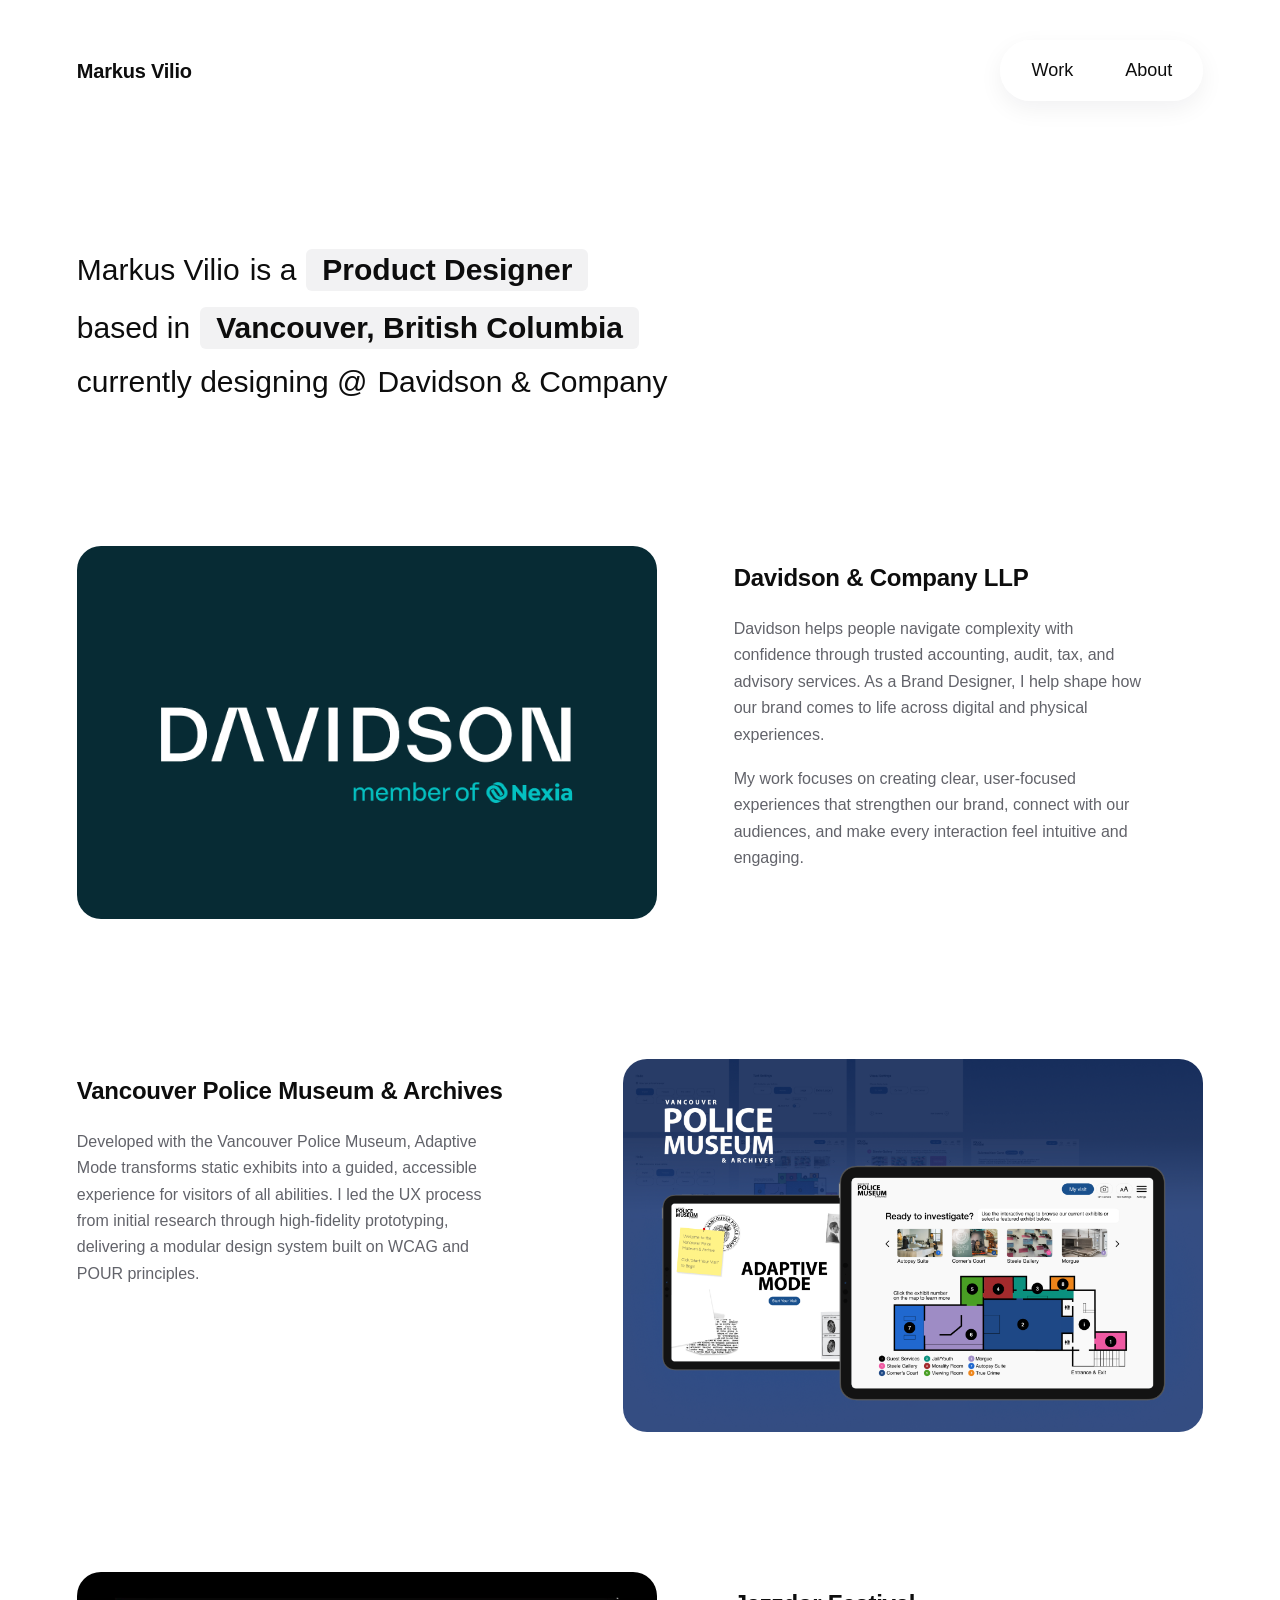
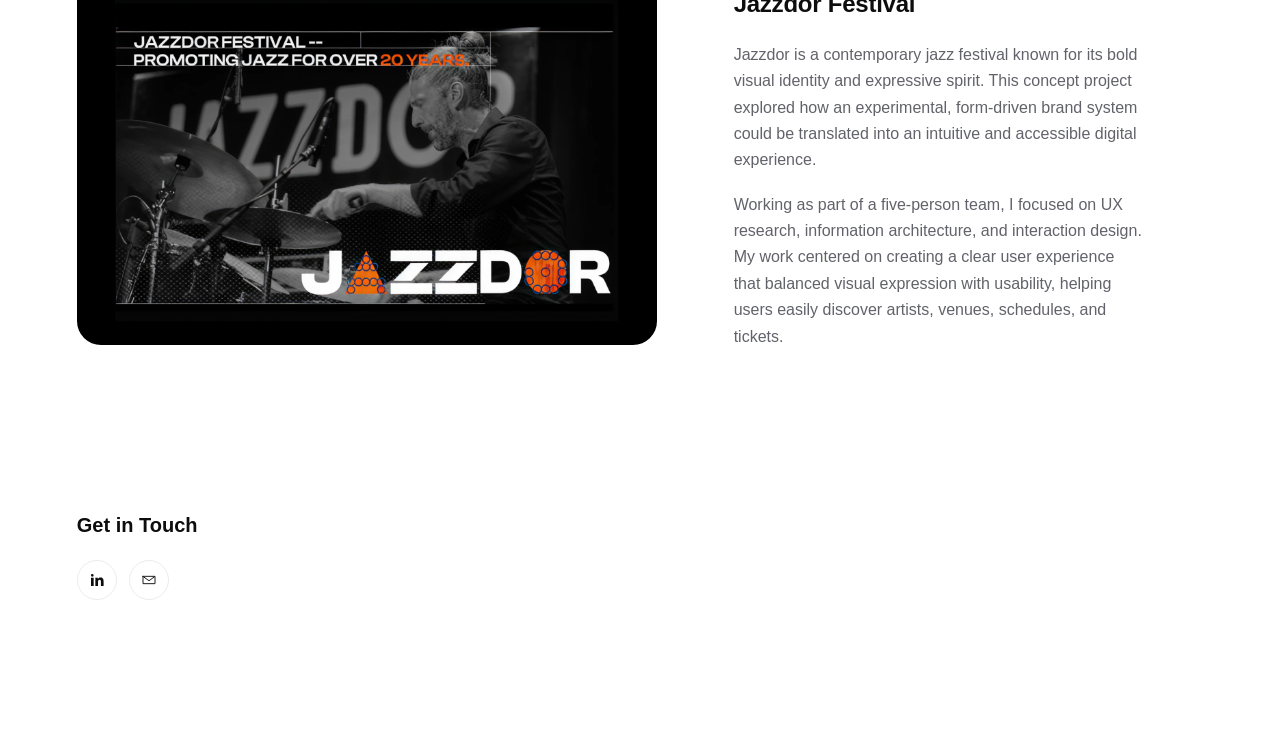
==== index.html @ 5c16bc78 "update 24" ====
<!DOCTYPE html>
<html lang="en">
<head>
  <meta charset="UTF-8">
  <meta name="viewport" content="width=device-width, initial-scale=1.0">
  <title>Markus Vilio — Product Designer</title>
  <meta name="description" content="Markus Vilio is a Product Designer based in Vancouver, British Columbia, currently designing @ Davidson & Company.">
  <link rel="icon" type="image/svg+xml" href="images/favicon.svg">
  <link rel="alternate icon" href="images/favicon.ico">
  <link rel="apple-touch-icon" href="images/apple-touch-icon.png">
  <link rel="stylesheet" href="css/styles.css">
</head>
<body>

  <!-- Header -->
  <header class="site-header">
    <div class="container header-inner">
      <a href="index.html" class="logo">Markus Vilio</a>

      <nav class="nav-desktop" aria-label="Primary">
        <a href="#work" class="nav-link">Work</a>
        <a href="about.html" class="nav-link">About</a>
      </nav>

      <button class="nav-toggle" id="navToggle" aria-label="Open menu" aria-expanded="false" aria-controls="navOverlay">
        <span></span>
        <span></span>
      </button>
    </div>
  </header>

  <!-- Mobile menu overlay -->
  <div class="nav-overlay" id="navOverlay">
    <button class="nav-close" id="navClose" aria-label="Close menu">
      <svg width="18" height="18" viewBox="0 0 18 18" fill="none" xmlns="http://www.w3.org/2000/svg">
        <path d="M1 1L17 17M17 1L1 17" stroke="currentColor" stroke-width="1.6" stroke-linecap="round"/>
      </svg>
    </button>
    <nav class="nav-overlay-links" aria-label="Mobile primary">
      <a href="#work">Work</a>
      <a href="about.html">About</a>
      <a href="#contact">Contact</a>
    </nav>
  </div>

  <main>
    <!-- Hero -->
    <section class="hero container">
      <div class="reveal-fade">
      <p class="hero-line">
        <span class="hover-name" id="hoverHero" tabindex="0" aria-describedby="hoverHeroCard">
          <span class="hover-card" id="hoverHeroCard" aria-hidden="true">
            <img class="hover-card-img" src="images/Me.png" alt="">
          </span>
          <span class="hover-name-text">Markus Vilio</span>
        </span> is a
        <span class="pill pill-type" tabindex="0" role="button" aria-label="Replay text animation"><span class="pill-text">Product Designer</span></span>
        <span class="hero-video-wrap" id="heroVideoWrap" tabindex="0" role="button" aria-label="Open video">
          <video class="hero-video" autoplay muted loop playsinline disablepictureinpicture aria-hidden="true">
            <source src="images/home.mp4" type="video/mp4">
          </video>
        </span>
        <span class="hero-group">
          based in
          <span class="pill pill-type" tabindex="0" role="button" aria-label="Replay text animation">
            <span class="pill-text" data-full-text="Vancouver, British Columbia" data-short-text="Vancouver, BC">Vancouver, British Columbia</span>
          </span>
        </span>
      </p>

      <p class="hero-line hero-line--secondary">currently designing @
        <span class="hover-name" id="hoverDavidson" tabindex="0" aria-describedby="hoverDavidsonCard">
          <span class="hover-card" id="hoverDavidsonCard" aria-hidden="true">
            <img class="hover-card-img" src="images/davidhome.png" alt="">
          </span>
          <span class="hover-name-text">Davidson &amp; Company</span>
        </span>
      </p>
      </div>
    </section>

    <!-- Work -->
    <section class="work" id="work">

      <!-- Project 1: Davidson -->
      <article class="project container project--media-first reveal-fade">
        <div class="project-media">
          <a href="https://davidson-co.com/" target="_blank" rel="noopener noreferrer">
            <video class="project-video" autoplay muted loop playsinline disablepictureinpicture preload="auto" poster="images/davidson.png" aria-label="Davidson & Company brand mark on teal background">
              <source src="images/davidson.mp4" type="video/mp4">
            </video>
          </a>
        </div>
        <div class="project-copy">
          <h2><a href="https://davidson-co.com/" target="_blank" rel="noopener noreferrer">Davidson &amp; Company LLP</a></h2>
          <p>Davidson helps people navigate complexity with confidence through trusted accounting, audit, tax, and advisory services. As a Brand Designer, I help shape how our brand comes to life across digital and physical experiences.</p>
          <p>My work focuses on creating clear, user-focused experiences that strengthen our brand, connect with our audiences, and make every interaction feel intuitive and engaging.</p>
        </div>
      </article>

      <!-- Project 2: Vancouver Police Museum -->
      <article class="project container project--media-last reveal-fade">
        <div class="project-copy">
          <h2><a href="police-museum.html">Vancouver Police Museum &amp; Archives</a></h2>
          <p>Developed with the Vancouver Police Museum, Adaptive Mode transforms static exhibits into a guided, accessible experience for visitors of all abilities. I led the UX process from initial research through high-fidelity prototyping, delivering a modular design system built on WCAG and POUR principles.</p>
        </div>
        <div class="project-media">
          <a href="police-museum.html">
            <img class="project-media-img--top" src="images/police-museum.png" alt="Vancouver Police Museum & Archives app concept on navy background">
          </a>
        </div>
      </article>

      <!-- Project 3: Jazzdor -->
      <article class="project container project--media-first reveal-fade">
        <div class="project-media">
          <a href="jazzdor.html">
            <video class="project-video" autoplay muted loop playsinline disablepictureinpicture preload="auto" poster="images/jazzdor.png" aria-label="Jazzdor Festival brand concept on black background">
              <source src="images/jazzdorhome.mp4" type="video/mp4">
            </video>
          </a>
        </div>
        <div class="project-copy">
          <h2><a href="jazzdor.html">Jazzdor Festival</a></h2>
          <p>Jazzdor is a contemporary jazz festival known for its bold visual identity and expressive spirit. This concept project explored how an experimental, form-driven brand system could be translated into an intuitive and accessible digital experience.</p>
          <p>Working as part of a five-person team, I focused on UX research, information architecture, and interaction design. My work centered on creating a clear user experience that balanced visual expression with usability, helping users easily discover artists, venues, schedules, and tickets.</p>
        </div>
      </article>

    </section>

    <!-- Footer / Contact -->
    <footer class="site-footer container reveal-fade" id="contact">
      <h2>Get in Touch</h2>
      <div class="footer-icons">
        <a href="https://www.linkedin.com/in/markusv19" target="_blank" rel="noopener noreferrer" aria-label="LinkedIn" class="icon-circle">
          <svg width="16" height="16" viewBox="0 0 24 24" fill="none"><path d="M6.94 5a2 2 0 1 1-4 0 2 2 0 0 1 4 0ZM3 8.5h4V21H3V8.5Zm6.5 0h3.8v1.7h.05c.53-1 1.83-2.06 3.77-2.06 4.03 0 4.78 2.65 4.78 6.1V21h-4v-6.03c0-1.44-.03-3.3-2.02-3.3-2.02 0-2.33 1.58-2.33 3.2V21h-4V8.5Z" fill="currentColor"/></svg>
        </a>
        <a href="mailto:viliomarkus@gmail.com" aria-label="Email Me" class="icon-circle">
          <svg width="16" height="16" viewBox="0 0 24 24" fill="none"><path d="M3 6.5h18v11H3v-11Zm1.2 1 7.8 5.6L19.8 7.5" stroke="currentColor" stroke-width="1.4" fill="none" stroke-linecap="round" stroke-linejoin="round"/></svg>
        </a>
      </div>
    </footer>
  </main>

  <!-- Video lightbox: opens the hero video bigger, YouTube-size, with an
       easy click-off-to-close backdrop rather than true browser fullscreen -->
  <div class="video-modal" id="videoModal" aria-hidden="true">
    <div class="video-modal-backdrop" data-modal-close></div>
    <div class="video-modal-content">
      <button class="video-modal-close" id="videoModalClose" aria-label="Close video">
        <svg width="16" height="16" viewBox="0 0 18 18" fill="none" xmlns="http://www.w3.org/2000/svg">
          <path d="M1 1L17 17M17 1L1 17" stroke="currentColor" stroke-width="1.6" stroke-linecap="round"/>
        </svg>
      </button>
      <video class="video-modal-video" id="videoModalVideo" autoplay muted loop playsinline>
        <source src="images/home.mp4" type="video/mp4">
      </video>
    </div>
  </div>

  <script src="js/script.js"></script>
</body>
</html>
---- css/styles.css ----
/* ---------------------------------------------
   Markus Vilio — Portfolio Homepage
   Font: SF Pro Text only
--------------------------------------------- */

:root {
  --font-sf: -apple-system, BlinkMacSystemFont, "SF Pro Text", "SF Pro Display", "Helvetica Neue", Arial, sans-serif;

  --color-bg: #ffffff;
  --color-text: #0d0d0d;
  --color-text-secondary: #62636a;
  --color-pill-bg: #f2f2f3;
  --color-border: #ececec;

  --color-teal: #29d2c1;
  --color-navy: #131b3f;
  --color-black: #0a0a0a;
  --color-cursor: #3966ad;

  --container-width: 1760px;
  --gutter: clamp(56px, 6vw, 140px);
  --gutter-mobile: 24px;

  --radius-lg: 24px;
  --radius-pill: 999px;

  --pill-height: 42px;
}

* {
  margin: 0;
  padding: 0;
  box-sizing: border-box;
}

html {
  -webkit-font-smoothing: antialiased;
  scroll-behavior: smooth;
}

body {
  font-family: var(--font-sf);
  background: var(--color-bg);
  color: var(--color-text);
  line-height: 1.5;
  overflow-x: hidden;
}

a {
  color: inherit;
  text-decoration: none;
}

img {
  display: block;
  max-width: 100%;
}

.container {
  width: 100%;
  max-width: var(--container-width);
  margin-inline: auto;
  padding-inline: var(--gutter);
}

/* ---------- Header ---------- */

.site-header {
  position: fixed;
  top: 0;
  left: 0;
  right: 0;
  z-index: 90;
  padding-top: 40px;
  padding-bottom: 40px;
}

/* Pushes page content below the now-fixed header. Update if header
   padding/content height changes. */
main {
  padding-top: 126px;
}

.header-inner {
  display: flex;
  align-items: center;
  justify-content: space-between;
}

.logo {
  font-size: 20px;
  font-weight: 590;
  letter-spacing: -0.01em;
}

.nav-desktop {
  position: relative;
  display: flex;
  align-items: center;
  gap: 4px;
  font-size: 18px;
  font-weight: 450;
  padding: 6px;
  border-radius: var(--radius-pill);
  background: rgba(255, 255, 255, 0.45);
  border: 1px solid rgba(255, 255, 255, 0.7);
  box-shadow:
    0 1px 1px rgba(255, 255, 255, 0.6) inset,
    0 8px 24px rgba(20, 20, 30, 0.06);
  backdrop-filter: blur(18px) saturate(160%);
  -webkit-backdrop-filter: blur(18px) saturate(160%);
}

.nav-link {
  padding: 10px 24px;
  border-radius: var(--radius-pill);
  font-weight: 450;
  transition: font-weight 0.15s ease;
}

.nav-link:hover {
  font-weight: 700;
}

/* Mobile pill toggle button (hidden on desktop) */
.nav-toggle {
  display: none;
  width: 46px;
  height: 46px;
  border-radius: var(--radius-pill);
  border: 1px solid rgba(255, 255, 255, 0.7);
  background: rgba(255, 255, 255, 0.45);
  box-shadow:
    0 1px 1px rgba(255, 255, 255, 0.6) inset,
    0 8px 24px rgba(20, 20, 30, 0.06);
  backdrop-filter: blur(18px) saturate(160%);
  -webkit-backdrop-filter: blur(18px) saturate(160%);
  align-items: center;
  justify-content: center;
  flex-direction: column;
  gap: 5px;
  cursor: pointer;
}

.nav-toggle span {
  display: block;
  width: 18px;
  height: 1.6px;
  background: var(--color-text);
  border-radius: 1px;
}

/* ---------- Mobile nav overlay ---------- */

.nav-overlay {
  position: fixed;
  inset: 0;
  z-index: 100;
  background: rgba(255, 255, 255, 0.82);
  backdrop-filter: blur(28px);
  -webkit-backdrop-filter: blur(28px);
  display: flex;
  flex-direction: column;
  align-items: center;
  justify-content: center;
  gap: 44px;
  opacity: 0;
  visibility: hidden;
  transform: translateY(-8px);
  transition: opacity 0.3s ease, transform 0.3s ease, visibility 0.3s;
}

.nav-overlay.is-open {
  opacity: 1;
  visibility: visible;
  transform: translateY(0);
}

.nav-overlay-links {
  display: flex;
  flex-direction: column;
  align-items: center;
  gap: 44px;
}

.nav-overlay-links a {
  font-size: 40px;
  font-weight: 500;
  letter-spacing: -0.01em;
}

.nav-close {
  position: absolute;
  top: 40px;
  right: var(--gutter-mobile);
  width: 46px;
  height: 46px;
  border-radius: var(--radius-pill);
  border: none;
  background: rgba(0, 0, 0, 0.05);
  display: flex;
  align-items: center;
  justify-content: center;
  cursor: pointer;
  color: var(--color-text);
}

body.menu-open {
  overflow: hidden;
}

/* ---------- Hero ---------- */

.hero {
  padding-top: 120px;
  padding-bottom: 140px;
}

.hero-line {
  font-size: 30px;
  font-weight: 450;
  line-height: 1.6;
  display: flex;
  flex-wrap: wrap;
  align-items: center;
  gap: 10px 10px;
  color: var(--color-text);
}

.hero-group {
  display: inline-flex;
  flex-wrap: nowrap;
  align-items: center;
  gap: 10px;
}

.hero-line--secondary {
  margin-top: 6px;
  color: var(--color-text);
}

.pill {
  display: inline-flex;
  align-items: center;
  gap: 8px;
  background: var(--color-pill-bg);
  padding: 6px 16px;
  border-radius: 6px;
  font-weight: 590;
  line-height: 1;
}

.pill-text {
  white-space: nowrap;
}

.pill-icon {
  width: 20px;
  height: 20px;
  object-fit: contain;
  opacity: 0.85;
}

.pill-type {
  cursor: pointer;
}

.pill-type:focus-visible {
  outline: 2px solid var(--color-text);
  outline-offset: 3px;
}

.pill-text.is-typing::after {
  content: "";
  display: inline-block;
  width: 1px;
  height: 1em;
  margin-left: 2px;
  background: currentColor;
  vertical-align: -0.15em;
  animation: pill-cursor-blink 0.8s steps(1) infinite;
}

@keyframes pill-cursor-blink {
  50% {
    opacity: 0;
  }
}

/* Standalone video module. Sits on its own row below the intro text
   so its left edge lines up with the logo above and the project
   images below (all share the container's left padding). Small,
   muted, looping, no click interaction. */
.hero-video-wrap {
  display: inline-flex;
  align-items: center;
  line-height: 0;
  cursor: pointer;
}

.hero-video-wrap:focus-visible {
  outline: 2px solid var(--color-text);
  outline-offset: 3px;
  border-radius: 10px;
}

.hero-video {
  height: var(--pill-height);
  aspect-ratio: 16 / 9;
  width: auto;
  border-radius: 10px;
  object-fit: cover;
}

/* ---------- Work / project sections ---------- */

.work {
  display: flex;
  flex-direction: column;
  gap: 140px;
  padding-bottom: 160px;
}

.project {
  display: grid;
  grid-template-columns: 1.05fr 0.85fr;
  gap: var(--gutter);
  align-items: start;
}

.project--media-last {
  grid-template-columns: 0.85fr 1.05fr;
}

.project--media-last .project-media {
  order: 2;
}

.project-media {
  position: relative;
  border-radius: var(--radius-lg);
  overflow: hidden;
  line-height: 0;
  aspect-ratio: 14 / 9;
}

.project-media img,
.project-media video {
  width: 100%;
  height: 100%;
  display: block;
  object-fit: cover;
  object-position: center;
  transform: scale(1);
  transition: transform 0.6s cubic-bezier(0.22, 1, 0.36, 1);
}

.project-media:hover img,
.project-media:hover video {
  transform: scale(1.06);
}

.project-media-img--top {
  object-position: center 20% !important;
}

@media (prefers-reduced-motion: reduce) {
  .project-media img,
  .project-media video {
    transition: none;
  }

  .project-media:hover img,
  .project-media:hover video {
    transform: scale(1);
  }
}

.project-copy {
  margin-top: 14px;
}

.project-copy h2 {
  font-size: 24px;
  font-weight: 600;
  letter-spacing: -0.01em;
  margin-bottom: 20px;
}

.project-copy p {
  font-size: 16px;
  color: var(--color-text-secondary);
  line-height: 1.65;
  max-width: 46ch;
}

.project-copy p + p {
  margin-top: 18px;
}

/* ---------- About page ---------- */

.about-intro {
  padding-top: 8px;
  padding-bottom: 96px;
}

.about-intro h1 {
  font-size: 24px;
  font-weight: 600;
  letter-spacing: -0.01em;
  margin-bottom: 6px;
}

/* ---------- Hover Name (About page) ---------- */

.hover-name {
  position: relative;
  display: inline-block;
  cursor: pointer;
  isolation: isolate;
}

.hover-name-text {
  position: relative;
  z-index: 2;
}

.hover-card {
  position: absolute;
  top: 0;
  left: 0;
  width: 160px;
  height: 210px;
  border-radius: var(--radius-lg);
  overflow: hidden;
  background: var(--color-navy);
  box-shadow: 0 24px 48px rgba(0, 0, 0, 0.28);
  opacity: 0;
  visibility: hidden;
  pointer-events: none;
  transform: translate(-50%, -50%) scale(0.9);
  transition: opacity 0.25s ease, visibility 0.25s ease, transform 0.25s ease,
    left 0.12s ease-out, top 0.12s ease-out;
  z-index: 1;
}

.hover-name.is-active .hover-card {
  opacity: 1;
  visibility: visible;
  transform: translate(-50%, -50%) scale(1);
}

.hover-card-img {
  width: 100%;
  height: 100%;
  object-fit: cover;
}

.about-intro-grid {
  display: flex;
  align-items: flex-start;
  gap: 88px;
}

.about-text {
  flex: 1 1 420px;
  max-width: 560px;
  min-width: 280px;
}

/* ---------- About photo puzzle ---------- */
/* One photo sliced into a square 5x5 grid of tiles via a shared
   background-image. Most tiles sit in the right spot, a few are shuffled,
   and a few sit scattered outside the grid. Desktop only — each tile can
   be picked up and dragged around like a real puzzle piece (script.js).

   The wrap reserves scaled-down layout space while the puzzle itself
   keeps its native 650x540 coordinate system and is visually scaled with
   `transform`, so the tile positions never need recalculating — it just
   shrinks in place as the page narrows, then disappears outright rather
   than ever wrapping above or below the text. Purely decorative. */

.about-puzzle-wrap {
  --puzzle-scale: 1;
  width: calc(650px * var(--puzzle-scale));
  height: calc(540px * var(--puzzle-scale));
  flex-shrink: 0;
}

.about-puzzle {
  position: relative;
  width: 650px;
  height: 540px;
  transform: scale(var(--puzzle-scale));
  transform-origin: top left;
}

.puzzle-tile {
  position: absolute;
  width: 80px;
  height: 80px;
  border-radius: 8px;
  background-image: url('../images/puzzle.png');
  background-size: 500% 500%;
  box-shadow: 0 1px 2px rgba(20, 20, 30, 0.1);
  cursor: grab;
  touch-action: none;
  user-select: none;
  transition: box-shadow 0.2s ease;
}

.puzzle-tile:active,
.puzzle-tile.is-dragging {
  cursor: grabbing;
  box-shadow: 0 16px 32px rgba(20, 20, 30, 0.24);
  z-index: 20;
}

.about-subtitle {
  font-size: 20px;
  color: var(--color-text-secondary);
  font-weight: 450;
  margin-bottom: 40px;
}

.about-body {
  max-width: 62ch;
  margin-bottom: 40px;
}

.about-body p {
  font-size: 18px;
  line-height: 1.6;
  color: var(--color-text);
}

.about-body p + p {
  margin-top: 22px;
}

.copy-email-btn {
  display: inline-flex;
  align-items: center;
  gap: 10px;
  padding: 12px 20px;
  border-radius: var(--radius-pill);
  border: 1px solid var(--color-text);
  background: transparent;
  color: var(--color-text);
  font-family: var(--font-sf);
  font-size: 15px;
  font-weight: 450;
  cursor: pointer;
  transition: background 0.2s ease, color 0.2s ease;
}

.copy-email-btn:hover,
.copy-email-btn:focus-visible {
  background: var(--color-text);
  color: #ffffff;
}

.copy-email-btn svg {
  flex-shrink: 0;
}

/* ---------- Experience ---------- */

.experience {
  padding-bottom: 160px;
}

.experience h2 {
  font-size: 20px;
  font-weight: 590;
  margin-bottom: 28px;
}

.experience-list {
  display: flex;
  flex-direction: column;
}

.experience-item {
  display: grid;
  grid-template-columns: 110px 1fr 110px;
  gap: var(--gutter);
  align-items: start;
  padding: 22px 0;
  border-top: 1px solid var(--color-border);
  font-size: 15px;
}

.experience-item:last-child {
  border-bottom: 1px solid var(--color-border);
}

.experience-dates {
  color: var(--color-text);
  font-weight: 450;
}

.experience-company {
  color: var(--color-text-secondary);
  margin-bottom: 4px;
}

.experience-title {
  color: var(--color-text);
  font-weight: 500;
}

.experience-location {
  text-align: right;
  color: var(--color-text);
}

/* Puzzle scales down as the page narrows so it can stay beside the
   text without ever wrapping, then disappears outright once there's no
   longer room for it next to "Hi, I'm Markus." */
@media (max-width: 1550px) {
  .about-puzzle-wrap {
    --puzzle-scale: 0.78;
  }
}

@media (max-width: 1300px) {
  .about-puzzle-wrap {
    --puzzle-scale: 0.58;
  }
}

@media (max-width: 1100px) {
  .about-puzzle-wrap {
    --puzzle-scale: 0.4;
  }
}

@media (max-width: 960px) {
  .about-puzzle-wrap {
    display: none;
  }
}

@media (max-width: 860px) {
  .about-intro {
    padding-bottom: 64px;
  }

  .about-intro-grid {
    display: block;
  }

  .about-intro h1 {
    font-size: 20px;
  }

  .hover-card {
    width: 128px;
    height: 168px;
  }

  .about-subtitle {
    font-size: 17px;
    margin-bottom: 28px;
  }

  .about-body p {
    font-size: 16px;
  }

  .experience {
    padding-bottom: 100px;
  }

  .experience-item {
    grid-template-columns: 1fr;
    gap: 6px;
    padding: 18px 0;
  }

  .experience-location {
    text-align: left;
  }
}

/* ---------- Case study pages ---------- */

.case-hero {
  padding-top: 8px;
  padding-bottom: 64px;
}

.case-hero h1 {
  font-size: 34px;
  font-weight: 600;
  letter-spacing: -0.01em;
  margin-bottom: 10px;
}

.case-subtitle {
  font-size: 18px;
  color: var(--color-text-secondary);
  max-width: 56ch;
}

.case-meta {
  display: flex;
  flex-wrap: wrap;
  gap: 56px;
  margin-top: 48px;
}

.case-meta-item .label {
  font-size: 11px;
  font-weight: 590;
  text-transform: uppercase;
  letter-spacing: 0.06em;
  color: var(--color-text-secondary);
  margin-bottom: 8px;
}

.case-meta-item .value {
  font-size: 15px;
  line-height: 1.6;
}

.case-media {
  border-radius: var(--radius-lg);
  overflow: hidden;
  line-height: 0;
}

.case-media img {
  width: 100%;
  height: auto;
  display: block;
}

.case-media--framed {
  background: #f4f4f5;
  padding: 64px var(--gutter);
  display: flex;
  align-items: center;
  justify-content: center;
}

.case-media--framed img {
  width: 100%;
  max-width: 900px;
}

.case-section {
  padding-block: 56px;
  border-top: 1px solid var(--color-border);
}

.case-section h2 {
  font-size: 20px;
  font-weight: 600;
  letter-spacing: -0.01em;
  margin-bottom: 20px;
}

.case-section .lede {
  font-size: 17px;
  color: var(--color-text);
  max-width: 68ch;
  line-height: 1.6;
  margin-bottom: 18px;
}

.case-section p {
  font-size: 16px;
  color: var(--color-text-secondary);
  line-height: 1.7;
  max-width: 68ch;
}

.case-section p + p {
  margin-top: 14px;
}

.case-list {
  list-style: none;
  max-width: 68ch;
  margin-top: 6px;
}

.case-list li {
  position: relative;
  padding-left: 20px;
  font-size: 16px;
  color: var(--color-text-secondary);
  line-height: 1.65;
}

.case-list li + li {
  margin-top: 10px;
}

.case-list li::before {
  content: "";
  position: absolute;
  left: 0;
  top: 10px;
  width: 5px;
  height: 5px;
  border-radius: 50%;
  background: var(--color-text);
}

.case-list li strong {
  color: var(--color-text);
  font-weight: 590;
}

.case-columns {
  display: grid;
  grid-template-columns: 1fr 1fr;
  gap: var(--gutter);
}

.case-media-block {
  margin: 40px 0;
}

.case-media-block img {
  width: 100%;
  height: auto;
  display: block;
  border-radius: var(--radius-lg);
}

.case-media-block figcaption {
  margin-top: 12px;
  font-size: 13px;
  color: var(--color-text-secondary);
}

/* ---------- Colour swatches / fonts / logotype ---------- */

.colour-swatches {
  display: flex;
  flex-wrap: wrap;
  gap: 12px;
  margin-top: 18px;
}

.colour-swatch {
  width: 60px;
  height: 60px;
  border-radius: 12px;
}

.colour-swatch--outline {
  border: 1px solid var(--color-border);
}

.font-specimen {
  display: flex;
  gap: 48px;
  flex-wrap: wrap;
  margin-top: 6px;
}

.font-specimen-group .font-name {
  font-size: 22px;
  font-weight: 600;
  margin-bottom: 10px;
}

.font-specimen-group.is-mono .font-name {
  font-family: "SF Mono", ui-monospace, Menlo, Consolas, monospace;
  font-weight: 500;
}

.font-specimen-group .font-weights {
  font-size: 14px;
  color: var(--color-text-secondary);
  line-height: 1.7;
}

.logotype-block img {
  height: 48px;
  width: auto;
  margin-bottom: 18px;
}

.image-treatment-pair {
  display: flex;
  gap: 12px;
  margin-top: 18px;
}

.image-treatment-pair img {
  width: 50%;
  border-radius: 12px;
  display: block;
}

/* ---------- Sitemap grid ---------- */

.sitemap-grid {
  display: grid;
  grid-template-columns: repeat(4, 1fr);
  gap: 36px 28px;
  margin-top: 8px;
}

.sitemap-item img {
  width: 100%;
  aspect-ratio: 16 / 10;
  object-fit: cover;
  border-radius: 12px;
  margin-bottom: 16px;
}

.sitemap-item h3 {
  font-size: 15px;
  font-weight: 590;
  margin-bottom: 8px;
}

.sitemap-item p {
  font-size: 13.5px;
  color: var(--color-text-secondary);
  line-height: 1.6;
  max-width: none;
}

/* ---------- Case-study preview video ---------- */
/* Plain video, no device mockup — just a slight rounded corner. */

.case-video {
  width: 100%;
  max-width: 860px;
  display: block;
  margin: 0 auto;
  aspect-ratio: 16 / 10;
  object-fit: cover;
  border-radius: 14px;
  background: #111;
}

@media (max-width: 1100px) {
  .sitemap-grid {
    grid-template-columns: repeat(2, 1fr);
  }
}

@media (max-width: 860px) {
  .case-hero {
    padding-bottom: 44px;
  }

  .case-hero h1 {
    font-size: 26px;
  }

  .case-subtitle {
    font-size: 16px;
  }

  .case-meta {
    gap: 32px;
    margin-top: 32px;
  }

  .case-section {
    padding-block: 40px;
  }

  .case-columns {
    grid-template-columns: 1fr;
    gap: 40px;
  }

  .case-media--framed {
    padding: 32px var(--gutter-mobile);
  }

  .sitemap-grid {
    grid-template-columns: 1fr;
    gap: 32px;
  }

  .image-treatment-pair {
    flex-direction: column;
  }

  .image-treatment-pair img {
    width: 100%;
  }
}

/* ---------- Project detail pages ---------- */

.project-detail {
  padding-bottom: 160px;
}

.back-link {
  display: inline-flex;
  align-items: center;
  gap: 8px;
  font-size: 14px;
  font-weight: 590;
  color: var(--color-text-secondary);
  margin-bottom: 32px;
}

.back-link:hover {
  color: var(--color-text);
}

.project-detail-hero {
  border-radius: var(--radius-lg);
  overflow: hidden;
  line-height: 0;
  margin-bottom: 48px;
}

.project-detail-hero img {
  width: 100%;
  height: auto;
  display: block;
  object-fit: cover;
}

.project-detail-copy h1 {
  font-size: 32px;
  font-weight: 600;
  letter-spacing: -0.01em;
  margin-bottom: 24px;
}

.project-detail-copy p {
  font-size: 16px;
  color: var(--color-text-secondary);
  line-height: 1.65;
  max-width: 62ch;
}

.project-detail-copy p + p {
  margin-top: 18px;
}

@media (max-width: 860px) {
  .project-detail {
    padding-bottom: 100px;
  }

  .project-detail-hero {
    margin-bottom: 32px;
  }

  .project-detail-copy h1 {
    font-size: 24px;
  }
}

/* ---------- Footer ---------- */

.site-footer {
  padding-bottom: 140px;
}

.site-footer h2 {
  font-size: 20px;
  font-weight: 590;
  margin-bottom: 20px;
}

.footer-icons {
  display: flex;
  gap: 12px;
}

.icon-circle {
  width: 40px;
  height: 40px;
  border-radius: 50%;
  border: 1px solid var(--color-border);
  display: flex;
  align-items: center;
  justify-content: center;
  transition: background 0.2s ease, transform 0.2s ease;
}

.icon-circle:hover {
  background: var(--color-pill-bg);
  transform: translateY(-2px);
}

/* ---------- Responsive ---------- */

@media (max-width: 1100px) {
  :root {
    --gutter: 56px;
  }

  .hero-line {
    font-size: 26px;
  }

  :root {
    --pill-height: 38px;
  }
}

@media (max-width: 860px) {
  :root {
    --gutter: var(--gutter-mobile);
  }

  .site-header {
    padding-top: 28px;
    padding-bottom: 0;
  }

  main {
    padding-top: 74px;
  }

  .nav-desktop {
    display: none;
  }

  .nav-toggle {
    display: flex;
  }

  .hero {
    padding-top: 72px;
    padding-bottom: 88px;
  }

  .hero-line {
    font-size: 21px;
    gap: 8px 8px;
  }

  .pill {
    padding: 5px 14px;
  }

  .pill-icon {
    width: 16px;
    height: 16px;
  }

  :root {
    --pill-height: 31px;
  }

  .work {
    gap: 88px;
    padding-bottom: 100px;
  }

  .project,
  .project--media-last {
    grid-template-columns: 1fr;
    gap: 28px;
  }

  .project--media-last .project-media {
    order: 0;
  }

  .project--media-last .project-copy {
    order: 1;
  }

  .project-copy h2 {
    font-size: 21px;
  }

  .site-footer {
    padding-bottom: 88px;
  }
}

@media (max-width: 420px) {
  .hero-line {
    font-size: 19px;
  }

  :root {
    --pill-height: 29px;
  }

  .nav-overlay-links a {
    font-size: 32px;
  }
}

/* ---------- Video lightbox ---------- */

.video-modal {
  position: fixed;
  inset: 0;
  z-index: 300;
  display: flex;
  align-items: center;
  justify-content: center;
  opacity: 0;
  visibility: hidden;
  transition: opacity 0.3s ease, visibility 0.3s;
}

.video-modal.is-open {
  opacity: 1;
  visibility: visible;
}

.video-modal-backdrop {
  position: absolute;
  inset: 0;
  background: rgba(10, 10, 12, 0.4);
  backdrop-filter: blur(22px);
  -webkit-backdrop-filter: blur(22px);
  cursor: pointer;
}

.video-modal-content {
  position: relative;
  z-index: 1;
  width: min(880px, 88vw);
  aspect-ratio: 16 / 9;
  border-radius: 18px;
  overflow: hidden;
  box-shadow: 0 30px 80px rgba(0, 0, 0, 0.35);
  transform: scale(0.94);
  transition: transform 0.35s cubic-bezier(0.34, 1.56, 0.64, 1);
}

.video-modal.is-open .video-modal-content {
  transform: scale(1);
}

.video-modal-video {
  width: 100%;
  height: 100%;
  object-fit: cover;
  display: block;
}

.video-modal-close {
  position: absolute;
  top: 14px;
  right: 14px;
  z-index: 2;
  width: 38px;
  height: 38px;
  border-radius: 50%;
  border: none;
  background: rgba(255, 255, 255, 0.9);
  color: var(--color-text);
  display: flex;
  align-items: center;
  justify-content: center;
  cursor: pointer;
}

body.video-modal-open {
  overflow: hidden;
}

/* ---------- Reveal on Scroll ---------- */

.reveal-fade {
  opacity: 0.35;
  transform: translateY(18px);
  transition: opacity 0.9s ease, transform 0.9s ease;
}

.reveal-fade.is-visible {
  opacity: 1;
  transform: translateY(0);
}

@media (prefers-reduced-motion: reduce) {
  .reveal-fade {
    opacity: 1;
    transform: none;
    transition: none;
  }
}

/* ---------- Custom cursor ---------- */
/* A small dot replaces the system pointer on devices with a real mouse.
   It grows into a filled circle with an arrow whenever the pointer is
   over a link that navigates somewhere (nav, logo, project media/titles,
   footer icons, back-to-work links). Injected + driven by script.js;
   left untouched on touch devices, which keep native tap behaviour. */

.has-custom-cursor,
.has-custom-cursor * {
  cursor: none !important;
}

.custom-cursor {
  position: fixed;
  top: 0;
  left: 0;
  width: 0;
  height: 0;
  pointer-events: none;
  z-index: 9999;
  opacity: 0;
  transition: opacity 0.2s ease;
}

.custom-cursor-dot {
  position: absolute;
  top: 0;
  left: 0;
  width: 20px;
  height: 20px;
  margin: -10px 0 0 -10px;
  border-radius: 50%;
  background: var(--color-cursor);
  transition: width 0.22s cubic-bezier(0.16, 1, 0.3, 1),
    height 0.22s cubic-bezier(0.16, 1, 0.3, 1),
    margin 0.22s cubic-bezier(0.16, 1, 0.3, 1);
}

.custom-cursor-arrow {
  position: absolute;
  top: 0;
  left: 0;
  width: 18px;
  height: 18px;
  margin: -9px 0 0 -9px;
  opacity: 0;
  transform: scale(0.4);
  transition: opacity 0.18s ease, transform 0.22s cubic-bezier(0.16, 1, 0.3, 1);
}

.custom-cursor-plus {
  position: absolute;
  top: 0;
  left: 0;
  width: 18px;
  height: 18px;
  margin: -9px 0 0 -9px;
  opacity: 0;
  transform: scale(0.4);
  transition: opacity 0.18s ease, transform 0.22s cubic-bezier(0.16, 1, 0.3, 1);
}

.custom-cursor.is-hover .custom-cursor-dot,
.custom-cursor.is-video .custom-cursor-dot {
  width: 54px;
  height: 54px;
  margin: -27px 0 0 -27px;
}

.custom-cursor.is-hover .custom-cursor-arrow {
  opacity: 1;
  transform: scale(1);
}

.custom-cursor.is-video .custom-cursor-plus {
  opacity: 1;
  transform: scale(1);
}



a:focus-visible,
button:focus-visible {
  outline: 2px solid var(--color-text);
  outline-offset: 3px;
}

@media (prefers-reduced-motion: reduce) {
  * {
    transition: none !important;
    scroll-behavior: auto !important;
  }
}
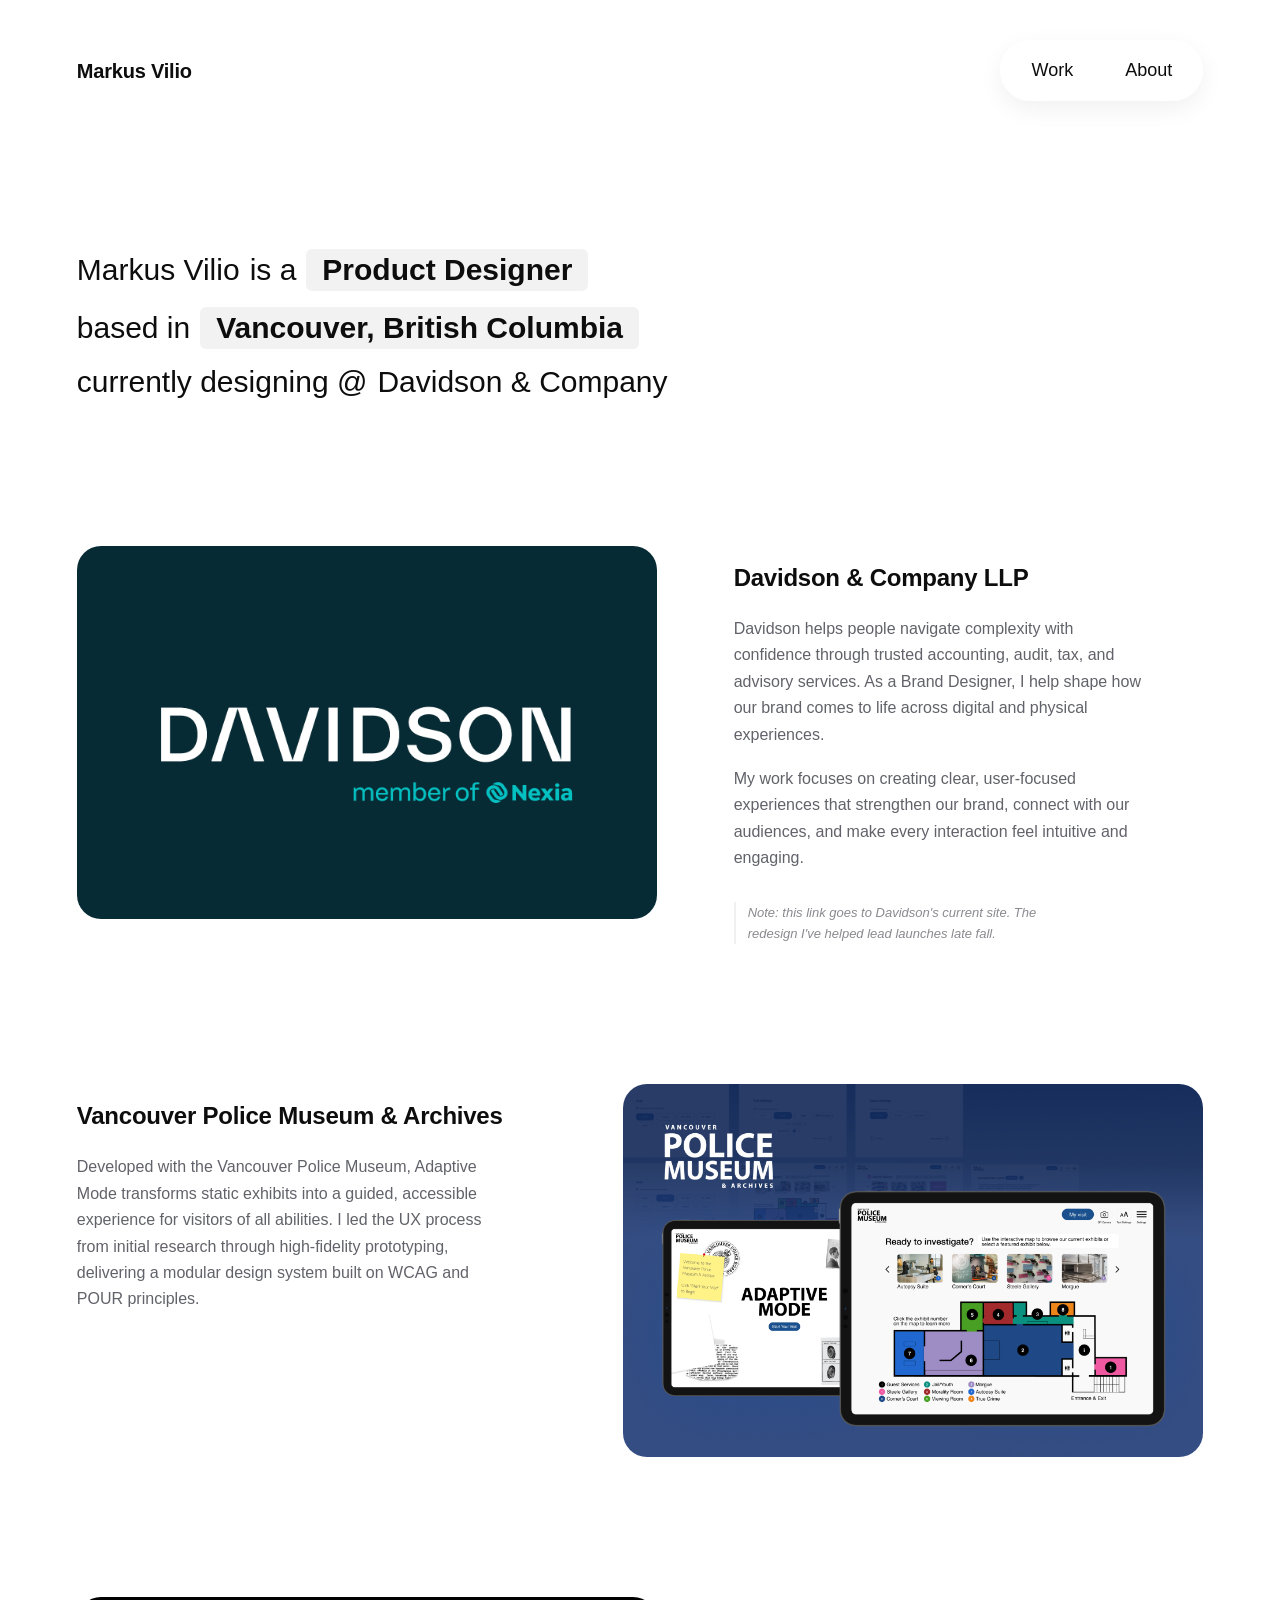
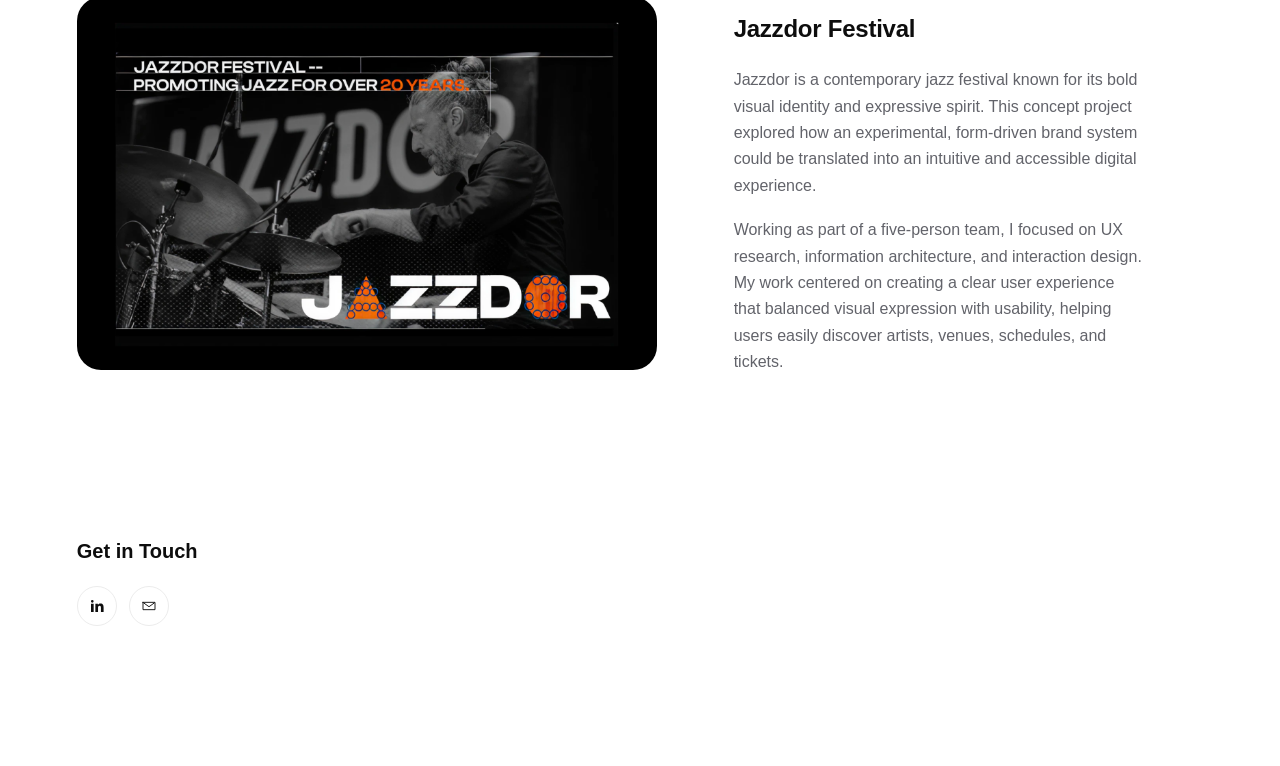
==== commit cda082ad: "update 2" ====
--- a/index.html
+++ b/index.html
@@ -95,6 +95,7 @@
           <h2><a href="https://davidson-co.com/" target="_blank" rel="noopener noreferrer">Davidson &amp; Company LLP</a></h2>
           <p>Davidson helps people navigate complexity with confidence through trusted accounting, audit, tax, and advisory services. As a Brand Designer, I help shape how our brand comes to life across digital and physical experiences.</p>
           <p>My work focuses on creating clear, user-focused experiences that strengthen our brand, connect with our audiences, and make every interaction feel intuitive and engaging.</p>
+          <p class="project-note">Note: this link goes to Davidson's current site. The redesign I've helped lead launches late fall.</p>
         </div>
       </article>
 
--- a/css/styles.css
+++ b/css/styles.css
@@ -396,6 +396,17 @@
 
 .project-copy p + p {
   margin-top: 18px;
+}
+
+.project-note {
+  font-size: 13px !important;
+  font-style: italic;
+  color: var(--color-text-secondary);
+  opacity: 0.75;
+  padding-left: 12px;
+  border-left: 2px solid var(--color-border);
+  max-width: 42ch !important;
+  margin-top: 30px !important;
 }
 
 /* ---------- About page ---------- */
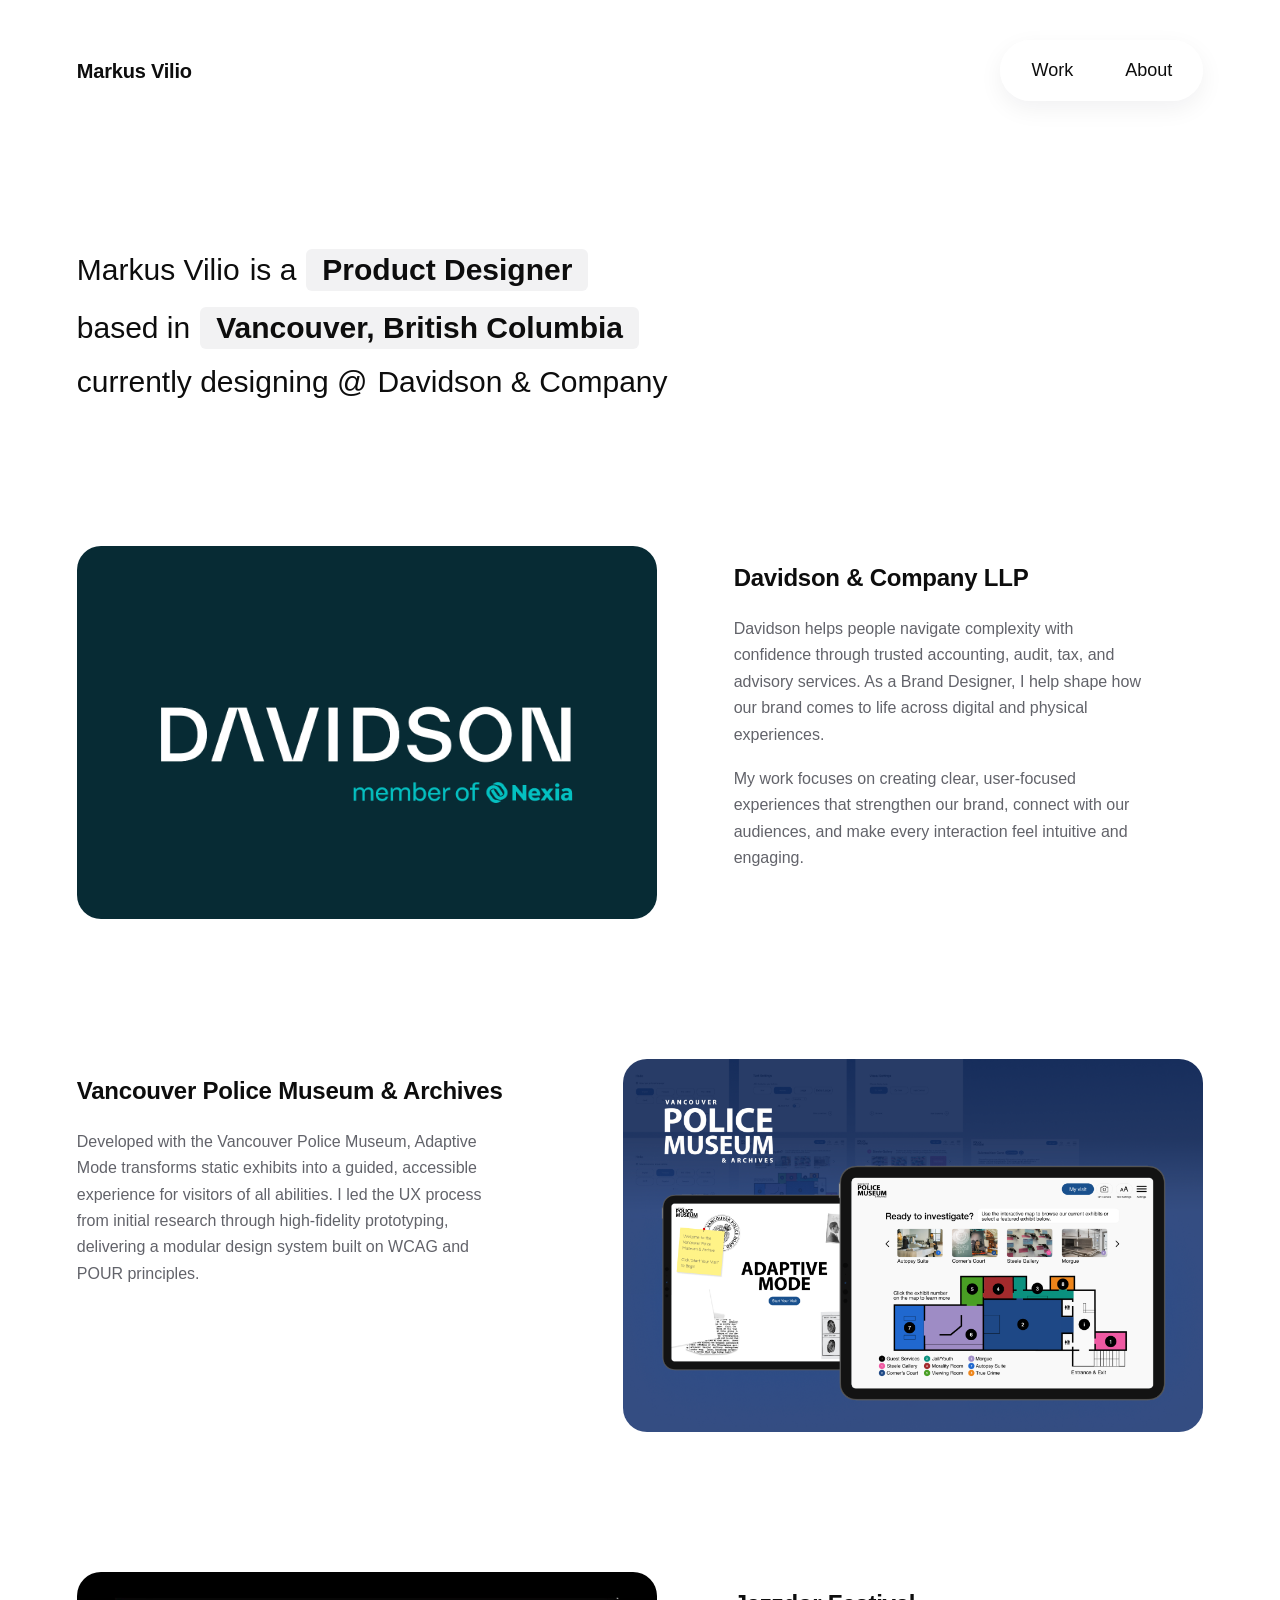
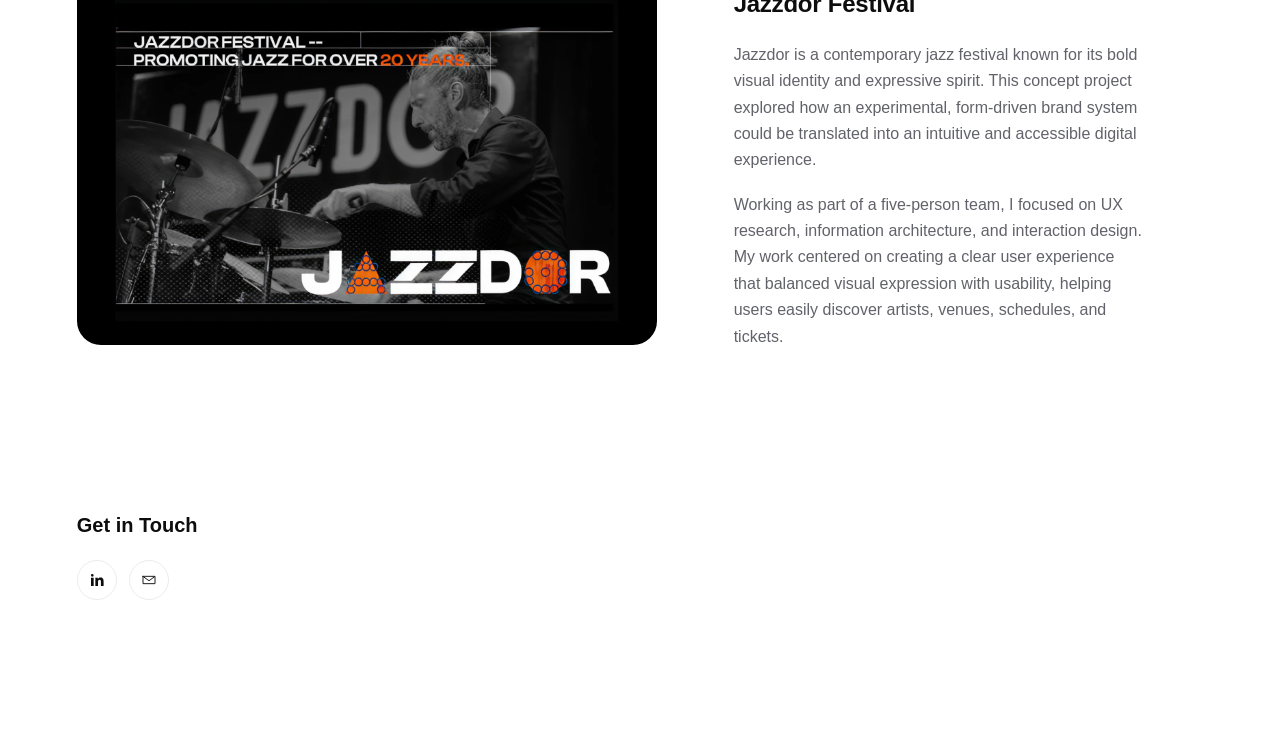
==== commit 8d74b0aa: "update 1" ====
--- a/index.html
+++ b/index.html
@@ -95,7 +95,6 @@
           <h2><a href="https://davidson-co.com/" target="_blank" rel="noopener noreferrer">Davidson &amp; Company LLP</a></h2>
           <p>Davidson helps people navigate complexity with confidence through trusted accounting, audit, tax, and advisory services. As a Brand Designer, I help shape how our brand comes to life across digital and physical experiences.</p>
           <p>My work focuses on creating clear, user-focused experiences that strengthen our brand, connect with our audiences, and make every interaction feel intuitive and engaging.</p>
-          <p class="project-note">Note: this link goes to Davidson's current site. The redesign I've helped lead launches late fall.</p>
         </div>
       </article>
 
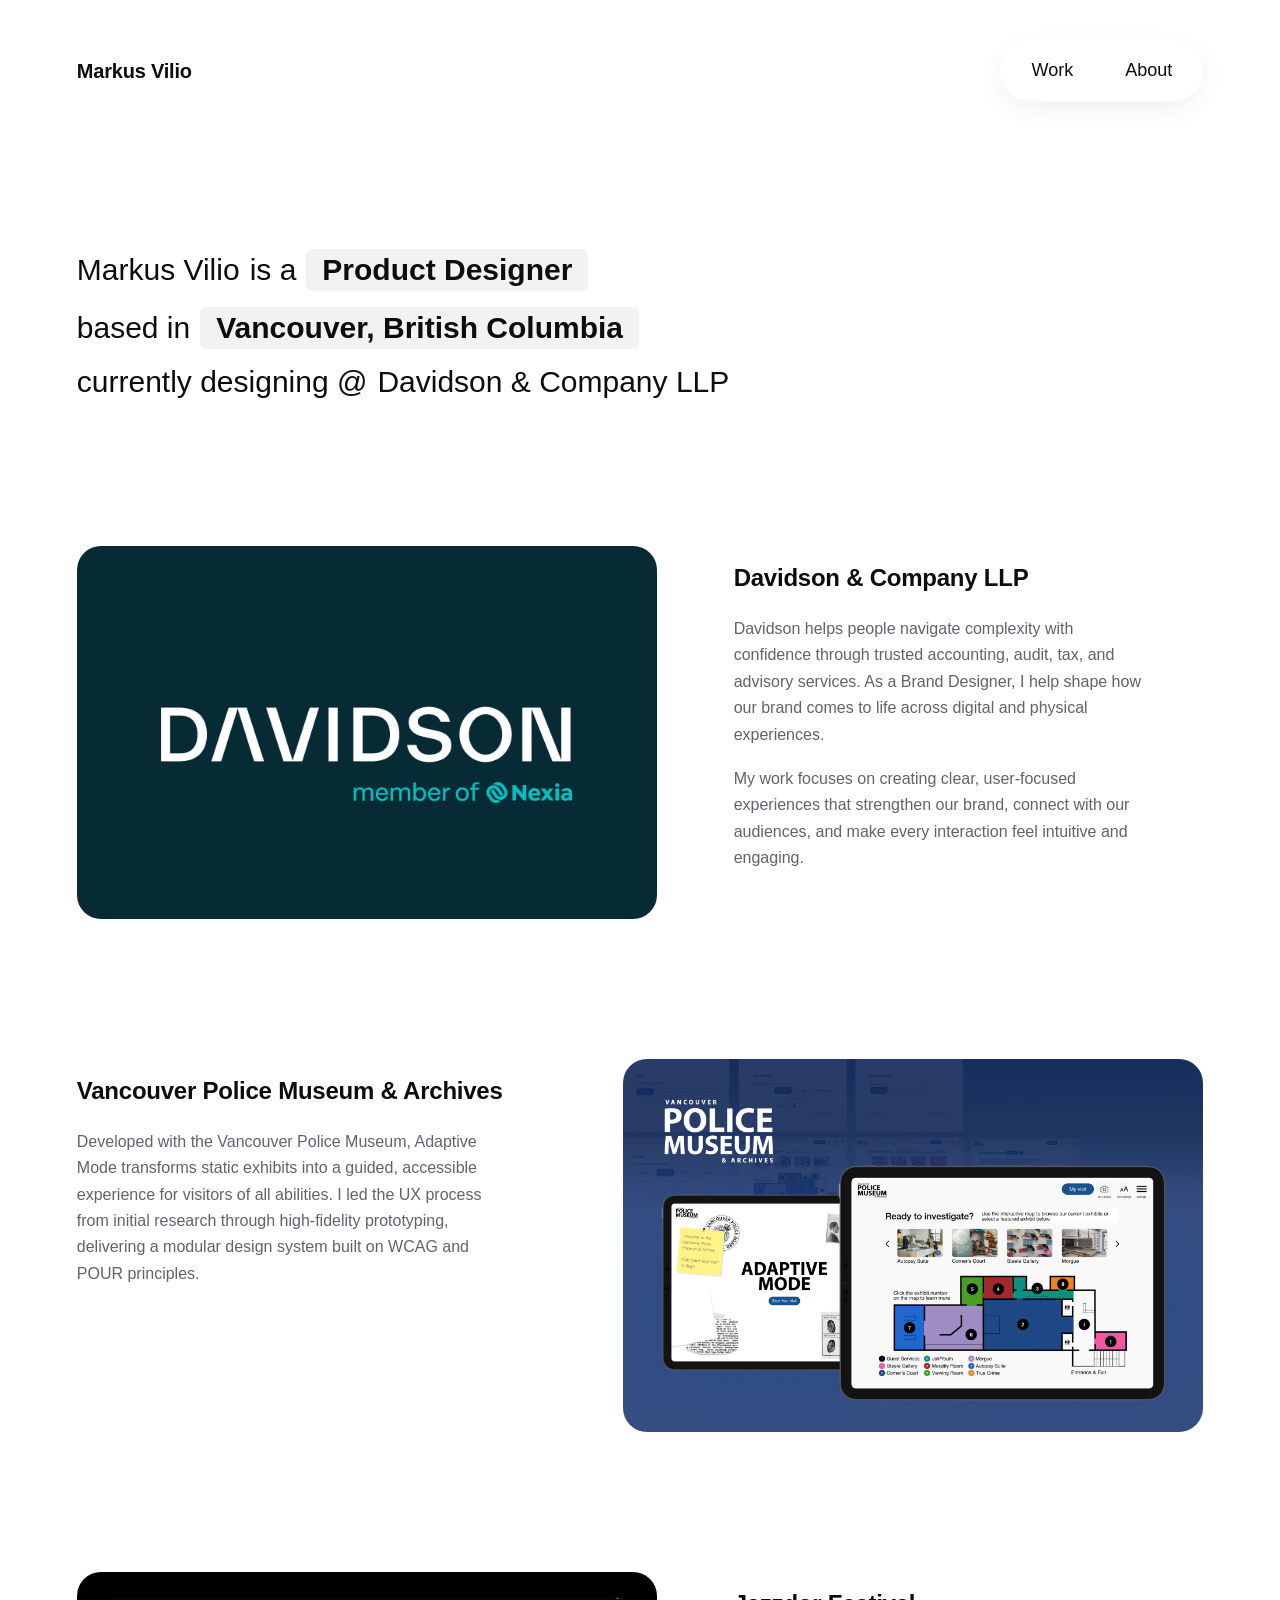
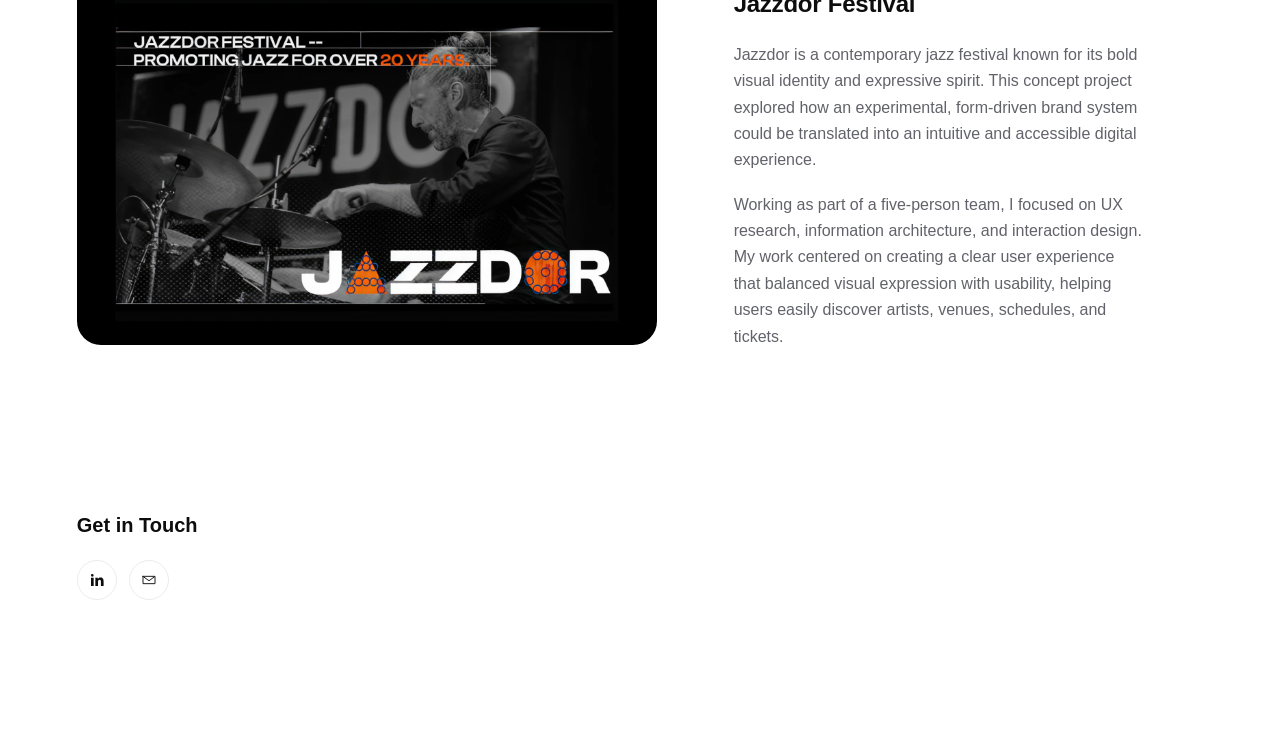
==== commit 48fa494b: "update 1" ====
--- a/index.html
+++ b/index.html
@@ -73,7 +73,7 @@
           <span class="hover-card" id="hoverDavidsonCard" aria-hidden="true">
             <img class="hover-card-img" src="images/davidhome.png" alt="">
           </span>
-          <span class="hover-name-text">Davidson &amp; Company</span>
+          <span class="hover-name-text">Davidson &amp; Company LLP</span>
         </span>
       </p>
       </div>
@@ -85,14 +85,14 @@
       <!-- Project 1: Davidson -->
       <article class="project container project--media-first reveal-fade">
         <div class="project-media">
-          <a href="https://davidson-co.com/" target="_blank" rel="noopener noreferrer">
+          <a href="davidson.html">
             <video class="project-video" autoplay muted loop playsinline disablepictureinpicture preload="auto" poster="images/davidson.png" aria-label="Davidson & Company brand mark on teal background">
               <source src="images/davidson.mp4" type="video/mp4">
             </video>
           </a>
         </div>
         <div class="project-copy">
-          <h2><a href="https://davidson-co.com/" target="_blank" rel="noopener noreferrer">Davidson &amp; Company LLP</a></h2>
+          <h2><a href="davidson.html">Davidson &amp; Company LLP</a></h2>
           <p>Davidson helps people navigate complexity with confidence through trusted accounting, audit, tax, and advisory services. As a Brand Designer, I help shape how our brand comes to life across digital and physical experiences.</p>
           <p>My work focuses on creating clear, user-focused experiences that strengthen our brand, connect with our audiences, and make every interaction feel intuitive and engaging.</p>
         </div>
--- a/css/styles.css
+++ b/css/styles.css
@@ -827,6 +827,49 @@
   font-weight: 590;
 }
 
+/* Decision sub-headings on the Davidson case page */
+.decision-title {
+  font-size: 18px;
+  font-weight: 600;
+  letter-spacing: -0.01em;
+  margin-bottom: 18px;
+  color: var(--color-text);
+}
+
+/* Visitor type cards on the Davidson case page */
+.visitor-cards {
+  display: grid;
+  grid-template-columns: repeat(3, 1fr);
+  gap: 16px;
+  max-width: 860px;
+}
+
+.visitor-card {
+  border: 1px solid var(--color-border);
+  border-radius: 12px;
+  padding: 20px;
+}
+
+.visitor-card-title {
+  font-size: 15px;
+  font-weight: 600;
+  color: var(--color-text);
+  margin-bottom: 8px;
+}
+
+.visitor-card p {
+  font-size: 14px;
+  color: var(--color-text-secondary);
+  line-height: 1.6;
+  margin: 0;
+}
+
+@media (max-width: 768px) {
+  .visitor-cards {
+    grid-template-columns: 1fr;
+  }
+}
+
 .case-columns {
   display: grid;
   grid-template-columns: 1fr 1fr;
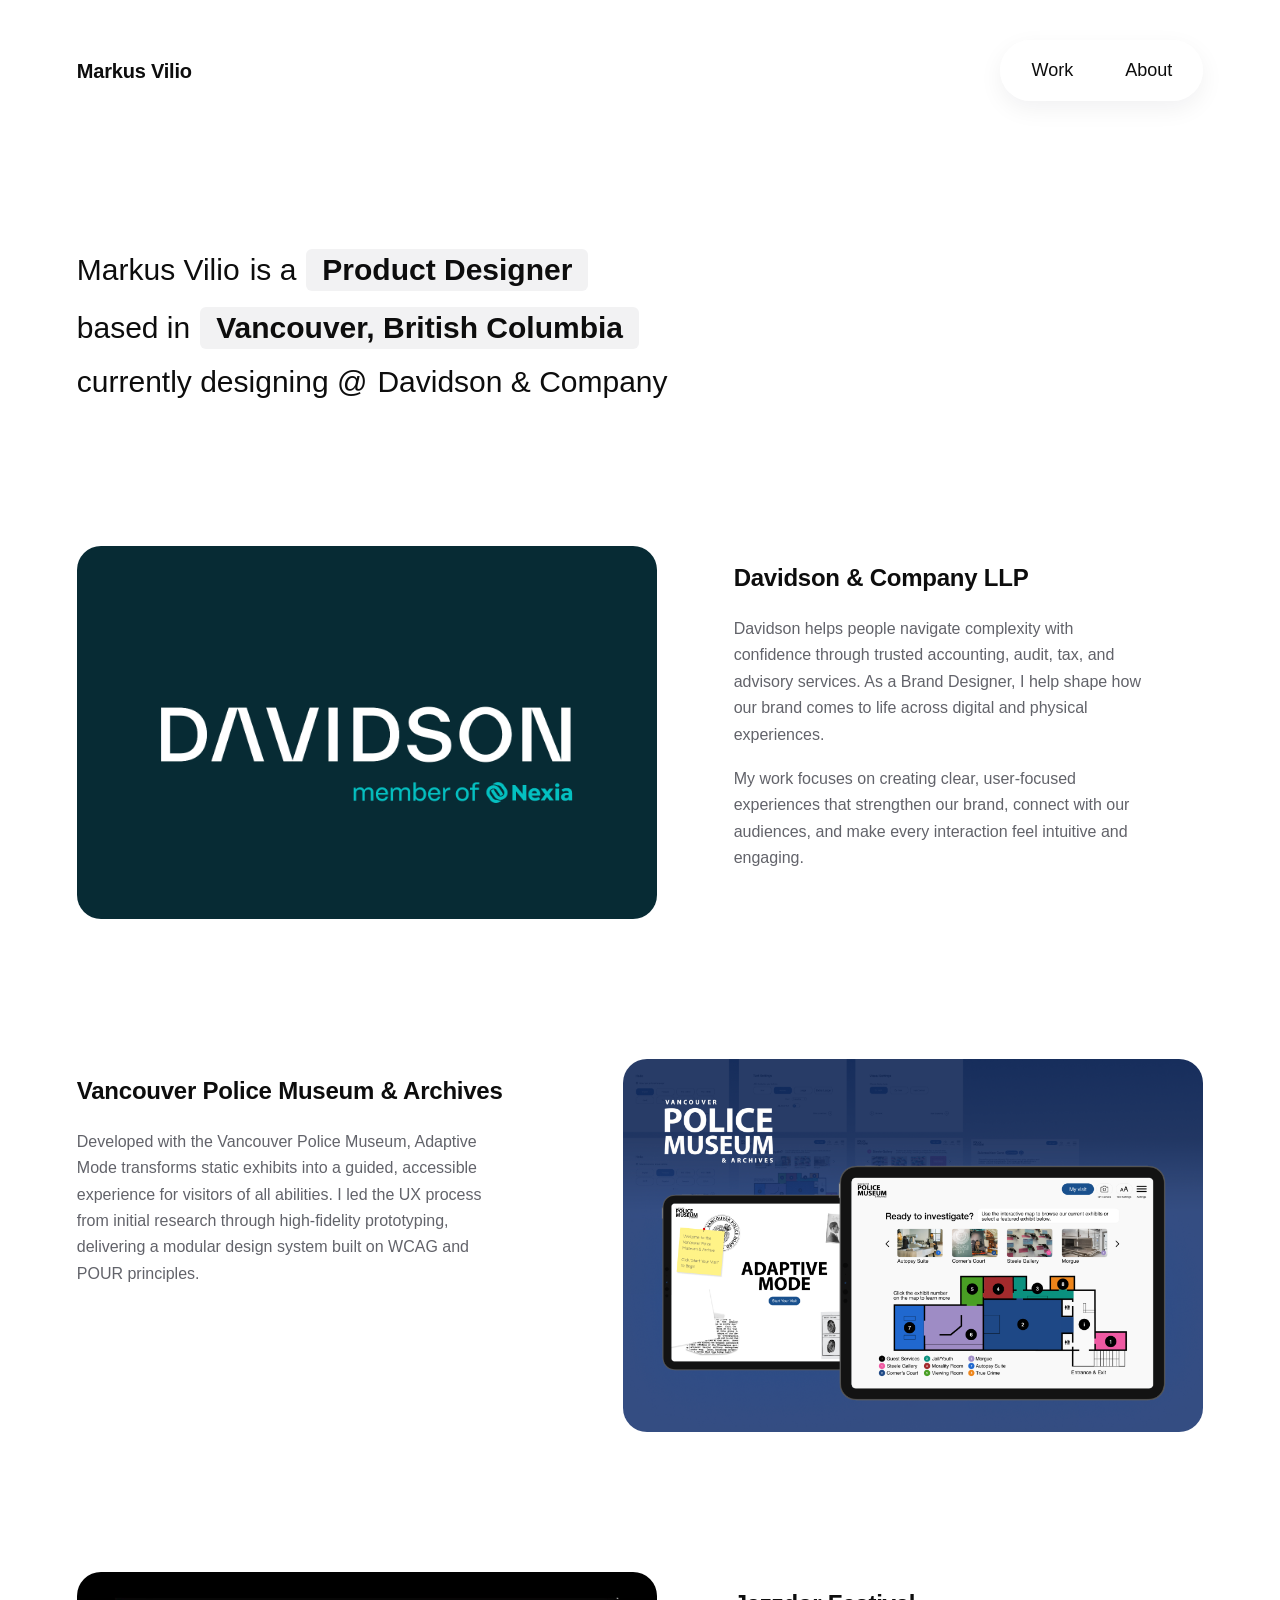
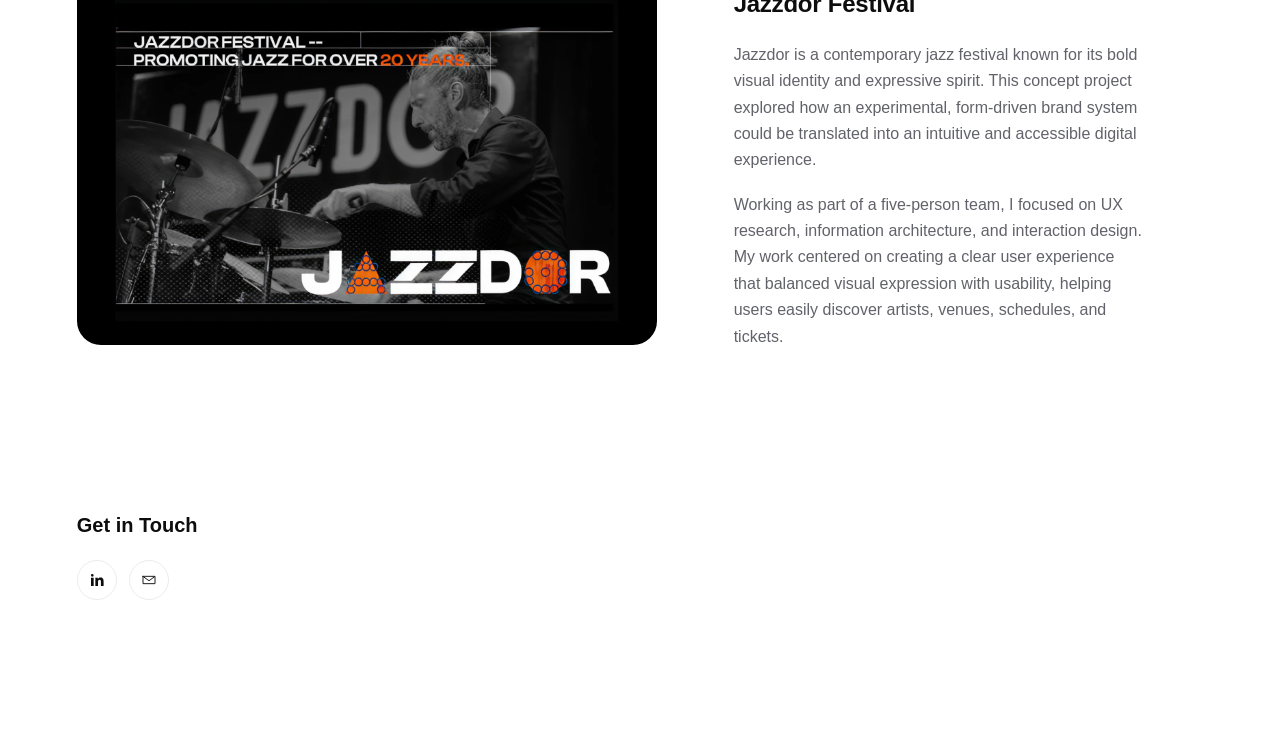
==== commit f4a178b6: "update 1.1" ====
--- a/index.html
+++ b/index.html
@@ -73,7 +73,7 @@
           <span class="hover-card" id="hoverDavidsonCard" aria-hidden="true">
             <img class="hover-card-img" src="images/davidhome.png" alt="">
           </span>
-          <span class="hover-name-text">Davidson &amp; Company LLP</span>
+          <span class="hover-name-text">Davidson &amp; Company</span>
         </span>
       </p>
       </div>
@@ -85,14 +85,14 @@
       <!-- Project 1: Davidson -->
       <article class="project container project--media-first reveal-fade">
         <div class="project-media">
-          <a href="davidson.html">
+          <a href="https://davidson-co.com/" target="_blank" rel="noopener noreferrer">
             <video class="project-video" autoplay muted loop playsinline disablepictureinpicture preload="auto" poster="images/davidson.png" aria-label="Davidson & Company brand mark on teal background">
               <source src="images/davidson.mp4" type="video/mp4">
             </video>
           </a>
         </div>
         <div class="project-copy">
-          <h2><a href="davidson.html">Davidson &amp; Company LLP</a></h2>
+          <h2><a href="https://davidson-co.com/" target="_blank" rel="noopener noreferrer">Davidson &amp; Company LLP</a></h2>
           <p>Davidson helps people navigate complexity with confidence through trusted accounting, audit, tax, and advisory services. As a Brand Designer, I help shape how our brand comes to life across digital and physical experiences.</p>
           <p>My work focuses on creating clear, user-focused experiences that strengthen our brand, connect with our audiences, and make every interaction feel intuitive and engaging.</p>
         </div>
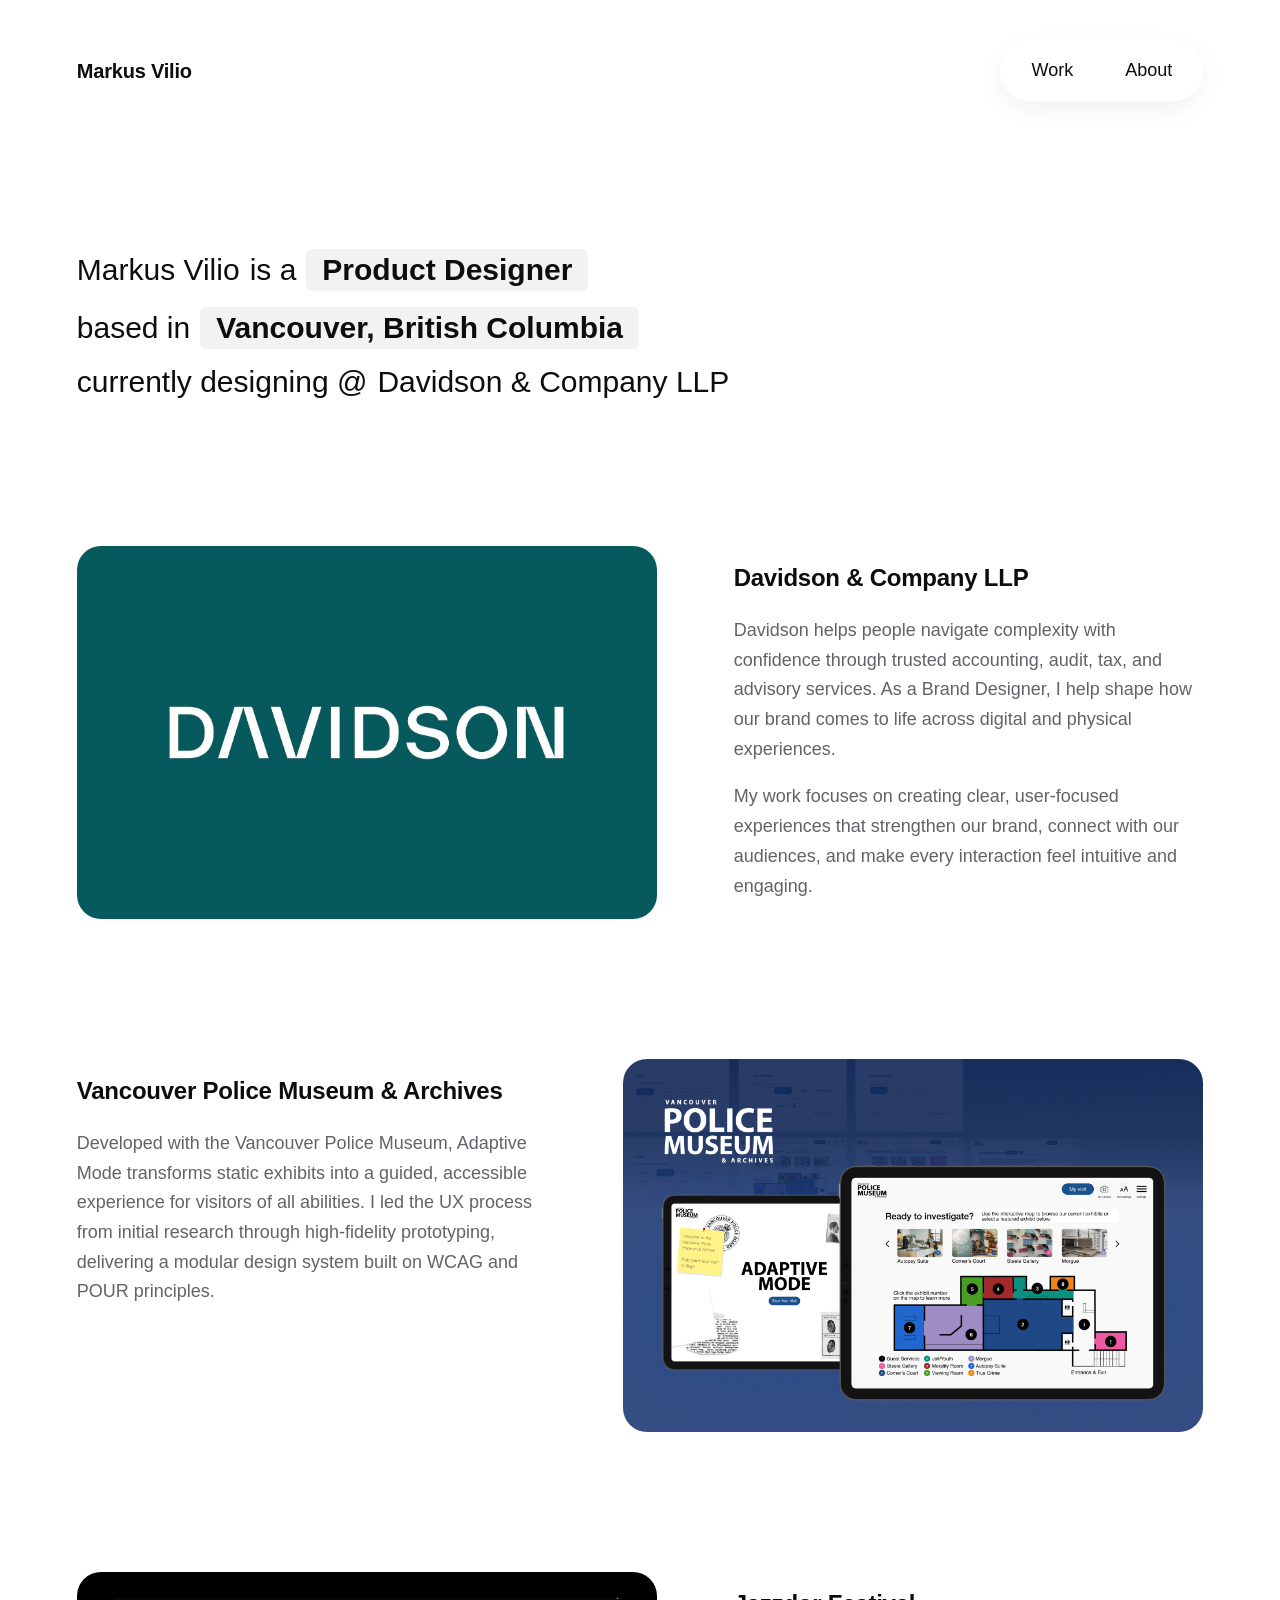
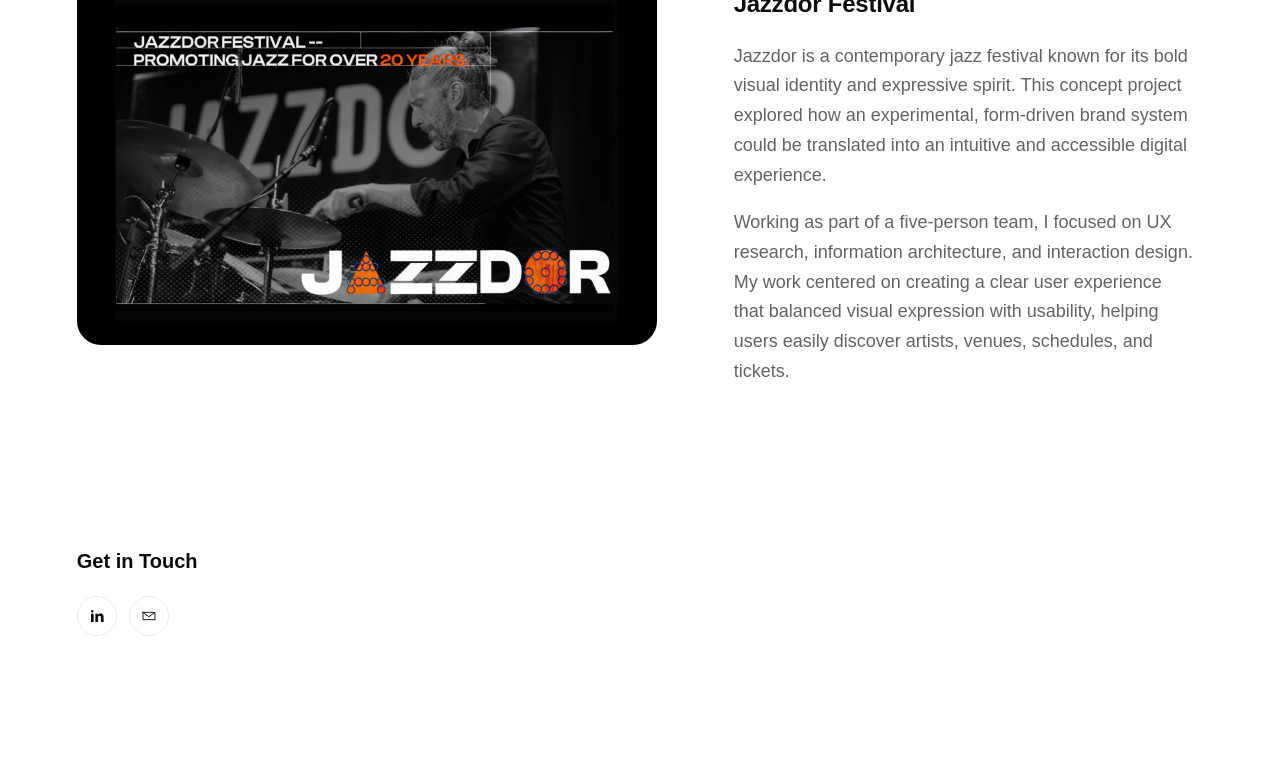
==== commit e3e14c7e: "update 1.5" ====
--- a/index.html
+++ b/index.html
@@ -73,7 +73,7 @@
           <span class="hover-card" id="hoverDavidsonCard" aria-hidden="true">
             <img class="hover-card-img" src="images/davidhome.png" alt="">
           </span>
-          <span class="hover-name-text">Davidson &amp; Company</span>
+          <span class="hover-name-text">Davidson &amp; Company LLP</span>
         </span>
       </p>
       </div>
@@ -86,8 +86,8 @@
       <article class="project container project--media-first reveal-fade">
         <div class="project-media">
           <a href="https://davidson-co.com/" target="_blank" rel="noopener noreferrer">
-            <video class="project-video" autoplay muted loop playsinline disablepictureinpicture preload="auto" poster="images/davidson.png" aria-label="Davidson & Company brand mark on teal background">
-              <source src="images/davidson.mp4" type="video/mp4">
+            <video class="project-video" autoplay muted loop playsinline disablepictureinpicture preload="auto" poster="images/davidson-hero-poster-v2.jpg" aria-label="Davidson & Company brand mark on teal background">
+              <source src="images/davidson-hero.mp4" type="video/mp4">
             </video>
           </a>
         </div>
--- a/css/styles.css
+++ b/css/styles.css
@@ -388,7 +388,7 @@
 }
 
 .project-copy p {
-  font-size: 16px;
+  font-size: 18px;
   color: var(--color-text-secondary);
   line-height: 1.65;
   max-width: 46ch;
